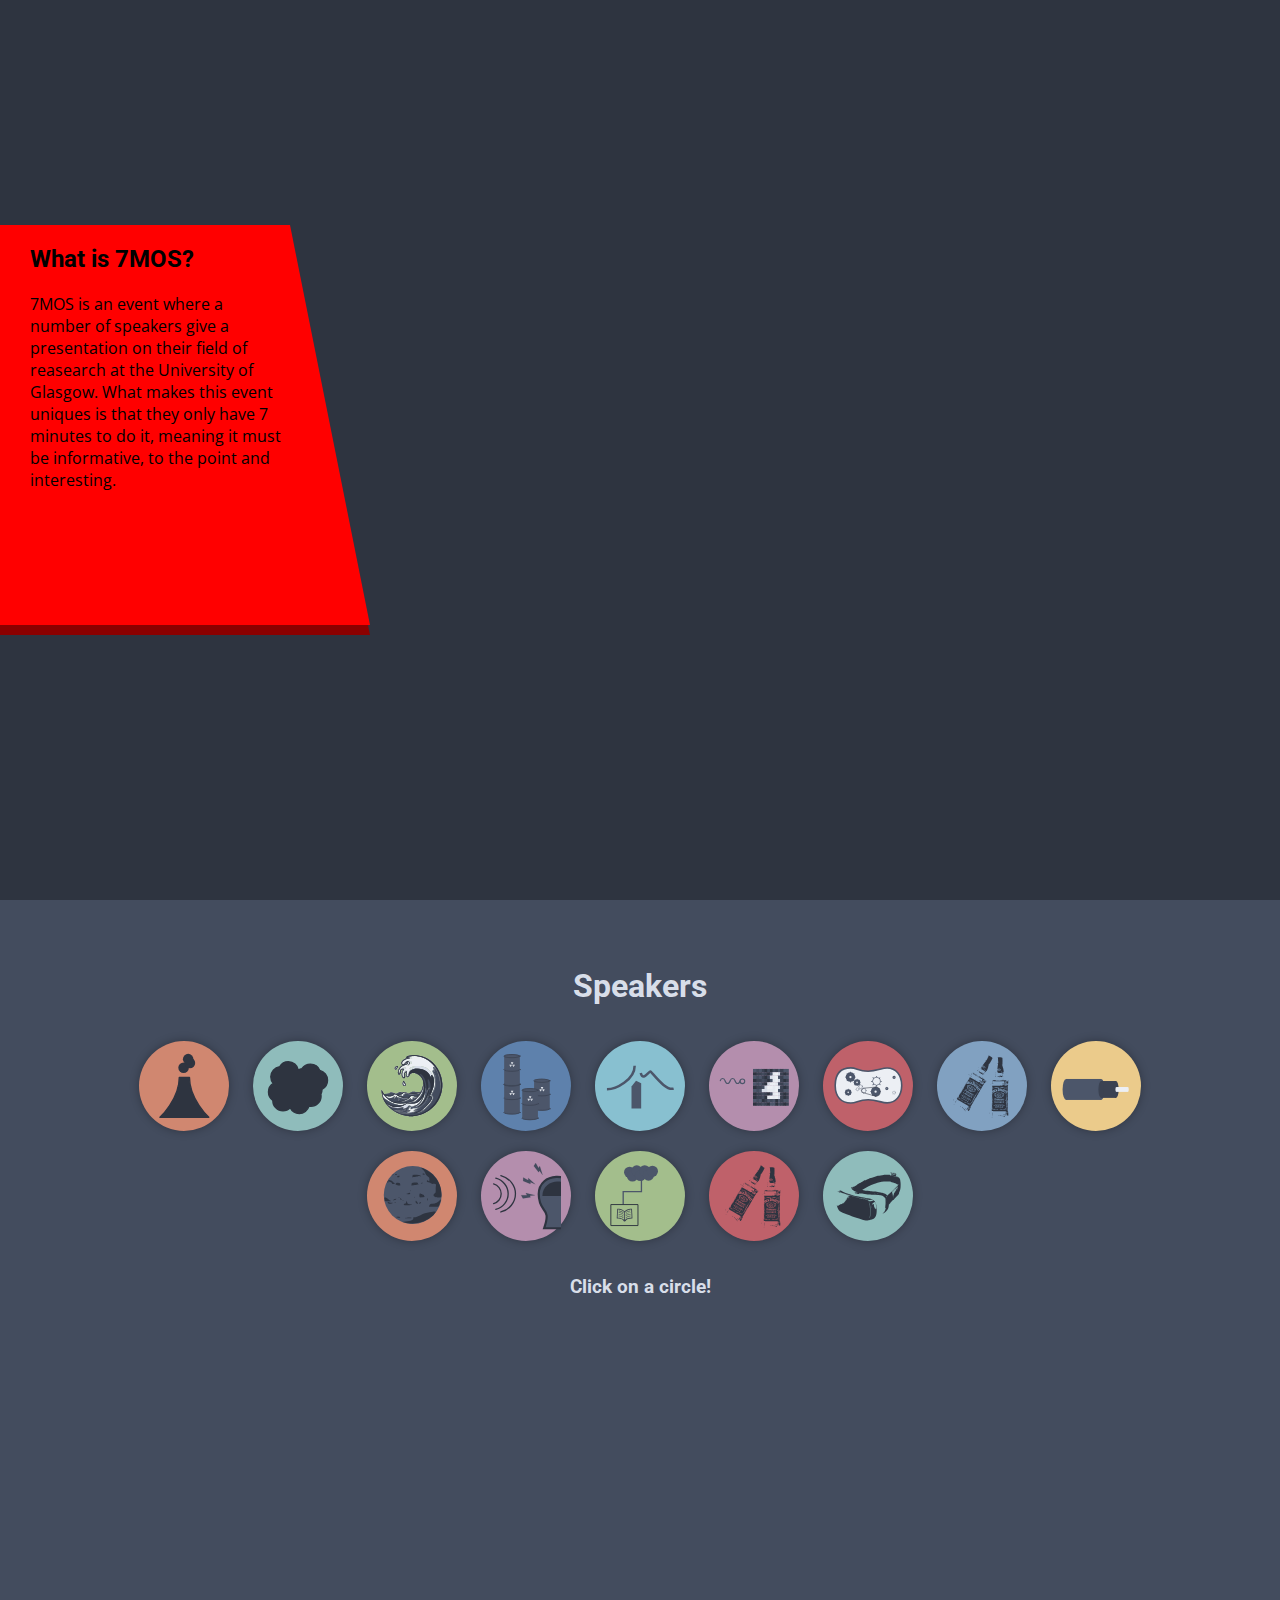
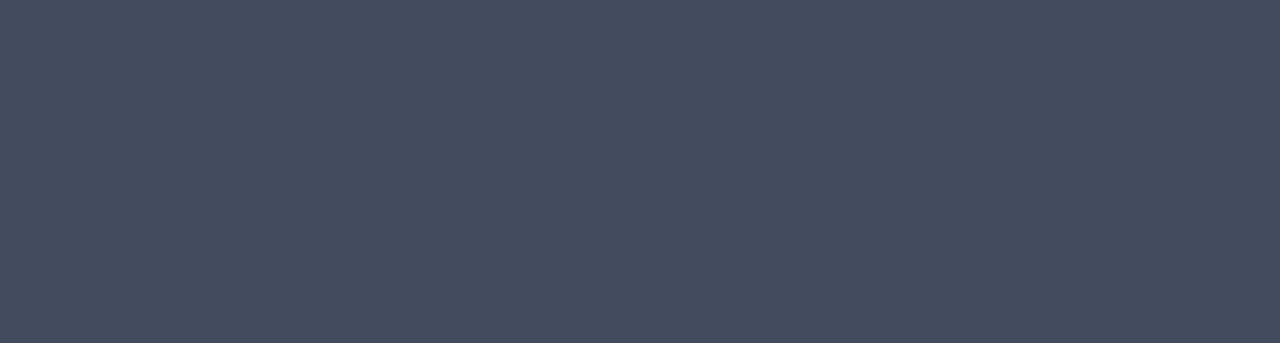
==== index.html @ 531750cc "Changed event description" ====
<!DOCTYPE HTML>
<html>

<head>

    <meta name="viewport" content="width=device-width, initial-scale=1.0" />

    <link rel="stylesheet" type="text/css" href="style.css">
    <link rel="icon" href="imgs/fav128.png">
    <script type="text/javascript" src="script.js"></script>
    <link href="https://fonts.googleapis.com/css?family=Open+Sans|Roboto&display=swap" rel="stylesheet">
</head>

<body>
    <!-- The top of this page -->
    <div id="topPage">
        <img id="backImg" src="imgs/BackImg.svg" alt="">
        <div id="MOS_BOX">
            <!--<img id="MOS_LOGO" src="imgs/7MOS_LOGO.svg" alt="">-->
            <img id="MOS" src="imgs/7MOST2.svg" alt="">
            <!--<div id="PA_BOX">
                <img id="PHYSOCL" src="imgs/PHYSOC.svg" alt="">
                <img id="ASTROSOCL" src="imgs/ASTROSOC.svg" alt="">
            </div>-->
        </div>
        <div id="whatIsIt">
            <div id="TextL">
                <h2 class="upper">What is 7MOS?</h2>
                <p class="upper">7MOS is an event where a number of speakers give a presentation on their field of
                    reasearch at the
                    University of Glasgow. What makes this event uniques is that they only have 7 minutes to do it,
                    meaning
                    it must be informative, to the point and interesting.</p>
            </div>
            <div class="parallelogramLeft"></div>
            <div class="parallelogramLeftUnder"></div>
        </div>
    </div>

    <!-- Speakers section-->
    <div class="section">
        <!-- <img class="spotlight" src="imgs/Spotlight.svg" alt="" style="top:600px; left:-60px;">
        <img class="spotlight" src="imgs/Spotlight.svg" alt="">
        <img class="spotlight" src="imgs/Spotlight.svg" alt="">
        <img class="spotlight" src="imgs/Spotlight.svg" alt="">
        <img class="spotlight" src="imgs/Spotlight.svg" alt="">
        <img class="spotlight" src="imgs/Spotlight.svg" alt="">-->
        <h2 class="s_heading">
            Speakers
        </h2>

        <!-- Below the speakers, there will be a numebr of circles 
             which when clicked on reveal the speaker, tile and abstract -->
        <div id="circle_container">

            <div id="cir_0_talk" class="circleIconTalk" onclick="onClickCircle(this.id)"
                style="background-color: #d08770ff;">
                <img src="imgs/Volcano.svg" alt="">
            </div>
            <div id="cir_1_talk" class="circleIconTalk" onclick="onClickCircle(this.id)"
                style="background-color: #8fbcbbff;">
                <img src="imgs/NeuT2.svg" alt=""></div>
            <div id="cir_2_talk" class="circleIconTalk" onclick="onClickCircle(this.id)"
                style="background-color: #a3be8cff;">
                <img src="imgs/Waves.svg" alt="">
            </div>
            <div id="cir_3_talk" class="circleIconTalk" onclick="onClickCircle(this.id)"
                style="background-color: #5e81acff;"><img src="imgs/Nuclear.svg" alt=""></div>
            <div id="cir_4_talk" class="circleIconTalk" onclick="onClickCircle(this.id)"
                style="background-color: #88c0d0ff;"><img src="imgs/LOACB.svg" alt=""></div>
            <div id="cir_5_talk" class="circleIconTalk" onclick="onClickCircle(this.id)"
                style="background-color: #b48eadff;"><img src="imgs/LWSP.svg" alt=""></div>
            <div id="cir_6_talk" class="circleIconTalk" onclick="onClickCircle(this.id)"
                style="background-color: #bf616aff;"><img src="imgs/MechCell.svg" alt=""></div>
            <div id="cir_7_talk" class="circleIconTalk" onclick="onClickCircle(this.id)"
                style="background-color: #81a1c1ff;"><img src="imgs/JackD.svg" alt=""></div>
            <div id="cir_8_talk" class="circleIconTalk" onclick="onClickCircle(this.id)"
                style="background-color: #ebcb8bff;"><img src="imgs/Wire.svg" alt=""></div>
            <div id="cir_9_talk" class="circleIconTalk" onclick="onClickCircle(this.id)"
                style="background-color: #d08770ff;"><img src="imgs/Mars.svg" alt=""></div>
            <div id="cir_10_talk" class="circleIconTalk" onclick="onClickCircle(this.id)"
                style="background-color: #b48eadff;"><img src="imgs/Stro.svg" alt=""></div>
            <div id="cir_11_talk" class="circleIconTalk" onclick="onClickCircle(this.id)"
                style="background-color: #a3be8cff;"><img src="imgs/ELearning.svg" alt=""></div>
            <div id="cir_12_talk" class="circleIconTalk" onclick="onClickCircle(this.id)"
                style="background-color: #bf616aff;"><img src="imgs/JackD.svg" alt=""></div>
            <div id="cir_13_talk" class="circleIconTalk" onclick="onClickCircle(this.id)"
                style="background-color: #8fbcbbff;"><img src="imgs/VR.svg" alt=""></div>
        </div>

        <div id="talkAfterClicked">
            <h6 id="talkSpeaker"></h6>
            <h3 id="talkTitle">
                Click on a circle!
            </h3>
            <p id="talkAbstract">
        </div>
    </div>

</body>

</html>
---- style.css ----
body{
    margin: 0;
    padding: 0;
    z-index: 2;
}

#backImg{
    position: absolute;
    width: 100%;
    overflow: hidden;
    min-width: 1300px;
}

#topPage{
    height: 100vh;
    overflow: hidden;
    width: 100%;
    background-color: #2e3440;
    margin: 0;
    padding: 0;
    position: relative;
    /*background-color: black;*/
}

#MOS_BOX{
    position: absolute;
    /*text-align: center;
    vertical-align: center;
    padding: 25%;*/
    top: 40%;
    left: 25%;
    width: 50%;
    height: 50%;
    /*margin-top: -25%;
    margin-left: -25%;*/
    text-align: center;
    /*background-color: black;*/

}

#MOS_LOGO{
    max-width: 100px;
    width: 30%;
    margin: 20px auto;
    margin-bottom: 30px;
    display: block;
}

#MOS{
    max-width: 400px;
    width: 100%;
    margin: auto 0;
}

#PA_BOX{
    width: 100%;
}

#PHYSOCL{
    width: 30%;
}

#ASTROSOCL{
    width: 10%;
}

#whatIsIt{
    transition: transform 1s ease-in-out 0.2s;
    position: absolute;
    width: 22%;
    top:25%;
    margin: 0;
    padding-left: 0px;
    left: -200px;
    transform: translate(200px, 0px);

}


.parallelogramLeft {
    position: absolute;
    width: 250px;
    z-index: 1;
    
    /*height: 50%;*/
    border-bottom: 400px solid red;
    border-right: 80px solid transparent;
    margin-left: -20px;
    margin-top: -60px;
    padding: 30px;
}
.parallelogramLeftUnder {
    position: absolute;
    width: 250px;
    z-index: 0;
    
    /*height: 50%;*/
    border-bottom: 400px solid darkred;
    border-right: 80px solid transparent;
    margin-left: -20px;
    margin-top: -50px;
    padding: 30px;
}

.upper{
    position: relative;
    z-index: 4;
}

h2{
    font-family: 'Roboto', sans-serif;
}

p{
    font-family: 'Open Sans', sans-serif;
}

#TextL{
    padding-left: 30px;
    z-index: 4;
    position: absolute;
}

.section{
    width: 100%;
    min-height: 107vh;
    /*height: 107vh;*/
    background-color: #434c5eff;/*#434c5eff;*/
    text-align: center;
    margin: 0;
    padding: 40px 0;

}

.section .s_heading{
    font-family: 'Roboto', sans-serif;
    color: #d8dee9ff;
    font-size: 24pt;
    
}

#circle_container{
    width: 80%;
    margin: 0 10%;
    /*height: 100%;*/
    text-align: center;
    
}

.listOfSpeakers{
    vertical-align: top;
    
    width: 100%;
    height: auto;
    padding: 0px;
    color: #d8dee9ff;
    /*background-color: blue;*/
}

.card{
    position: relative;
    z-index: 0;
    vertical-align: top;
    margin: 20px 20px;
    display: inline-block;
    width: 300px;
    height: 450px;
    background-color: #2e3440;
    border-radius: 25px;
    padding: 30px;
    text-align: left;
    color: #d8dee9ff; /* eceff4ff */

    transition: transform 0.3s ease-in-out 0.0s;

}

.card:hover{
transform: scale(1.05);

}

.card h3{
    font-family: 'Roboto', sans-serif;
}

.card h3 p{
    display: block;
    padding: 100px;
    color: #d8dee9ff;
    
}

.card img{
    position: absolute;
    left: 30%;
    width: 40%;
    top:-150px;
    z-index: 0;

    display: block;
    color: #d8dee9ff;
    
}

.card h6{
    font-family: 'Open Sans', sans-serif;
    font-size: 9pt;
    padding: 0;
    margin: 0;
    
}

.spotlight{
    position: absolute;
    transform: rotate(-45deg);
    z-index: 0;
    /*rotate: 150,150,0; transform: rotate(41);*/
    width: 500px;
}

.circleIconTalk{
    vertical-align: top;
    display: inline-block;
    margin: 10px;
    height: 90px;
    width: 90px;
    border-radius: 50%;
    /*border: black;*/
    border-color: aqua;
    border-width: 5px;
    background-color: red;
    box-shadow: 0 0 10px rgba(0,0,0,0.3);

    transition: transform 0.3s ease-in-out 0.0s;

}

.circleIconTalk:hover{
    transform: scale(1.1);
}


.circleIconTalk img{
    vertical-align: center;
    position: relative;
   /* height: 50px;*/
    width: 70px;
    left: 0;
    top:12.5%;
    /*border: black;*/
    border-color: aqua;
    border-width: 5px;
    background-color: transparent;
    

}

#talkAfterClicked h3{
    font-family: 'Roboto', sans-serif;
}

#talkAfterClicked h6{
    font-family: 'Roboto', sans-serif;
}

#talkAfterClicked {
    margin: 0 30%;
    color: #d8dee9ff;

    transition: opacity 0.3s ease-in-out 0.0s;
    /*text-justify: auto;
    text-align: justify;*/
}

#talkAfterClicked p{

    text-justify: auto;
    text-align: justify;
}


/**  JS added class, should not be added to any class manualy*/
.showTalk{
position: relative;
opacity: 1;
}

@media screen and (max-width:768px){
    #talkAfterClicked{
        margin: 0 10%;
    }

    #whatIsIt{

        transition: transform 1s ease-in-out 0.2s;
        position: relative;
        width: 22%;
        /*top:25%;*/
        margin-top: 250px;
        margin: 0;
        padding-left: 0px;
        left: -200px;
        transform: translate(200px, 0px);

        opacity: 0;
    
    }
    
    
    .parallelogramLeft {
        position: relative;
        width: 250px;
        z-index: 1;
        
        /*height: 50%;*/
        border-bottom: 400px solid red;
        border-right: 80px solid transparent;
        margin-left: -20px;
        margin-top: -200px;
        /*padding: 30px;*/
    }
    .parallelogramLeftUnder {
        position: absolute;
        width: 250px;
        z-index: 0;
        
        /*height: 50%;*/
        border-bottom: 400px solid darkred;
        border-right: 80px solid transparent;
        margin-left: -20px;
        margin-top: 270px;
        padding: 30px;
    }

    #MOS_LOGO{
        position: relative;
        min-width: 40%;
    }
    
    #MOS{
        position: relative;
        min-width: 100%;
    }

    #MOS_BOX{
        position: absolute;
        /*text-align: center;
        vertical-align: center;
        padding: 25%;*/
        /*min-width: 80%;*/
        top: 25%;
        left: 10%;
        width: 80%;
        height: 50%;
        /*margin-top: -25%;
        margin-left: -25%;*/
        text-align: center;
        /*background-color: black;*/
    
    }

    #TextL{
        padding-left: 30px;
        z-index: 4;
        position: relative;
    }

    #topPage{
        height: 90vh;
        /*background-color: black;*/
    }

    .section{
        width: 100%;
        min-height: 400px;
        height: 100%;
        /*margin-bottom: 50px;*/
    
    }

    
#backImg{
    left: -200px;
    top: -200px;
}


}

/*
.parallelogramLeft h2{
    position: absolute;

}*/
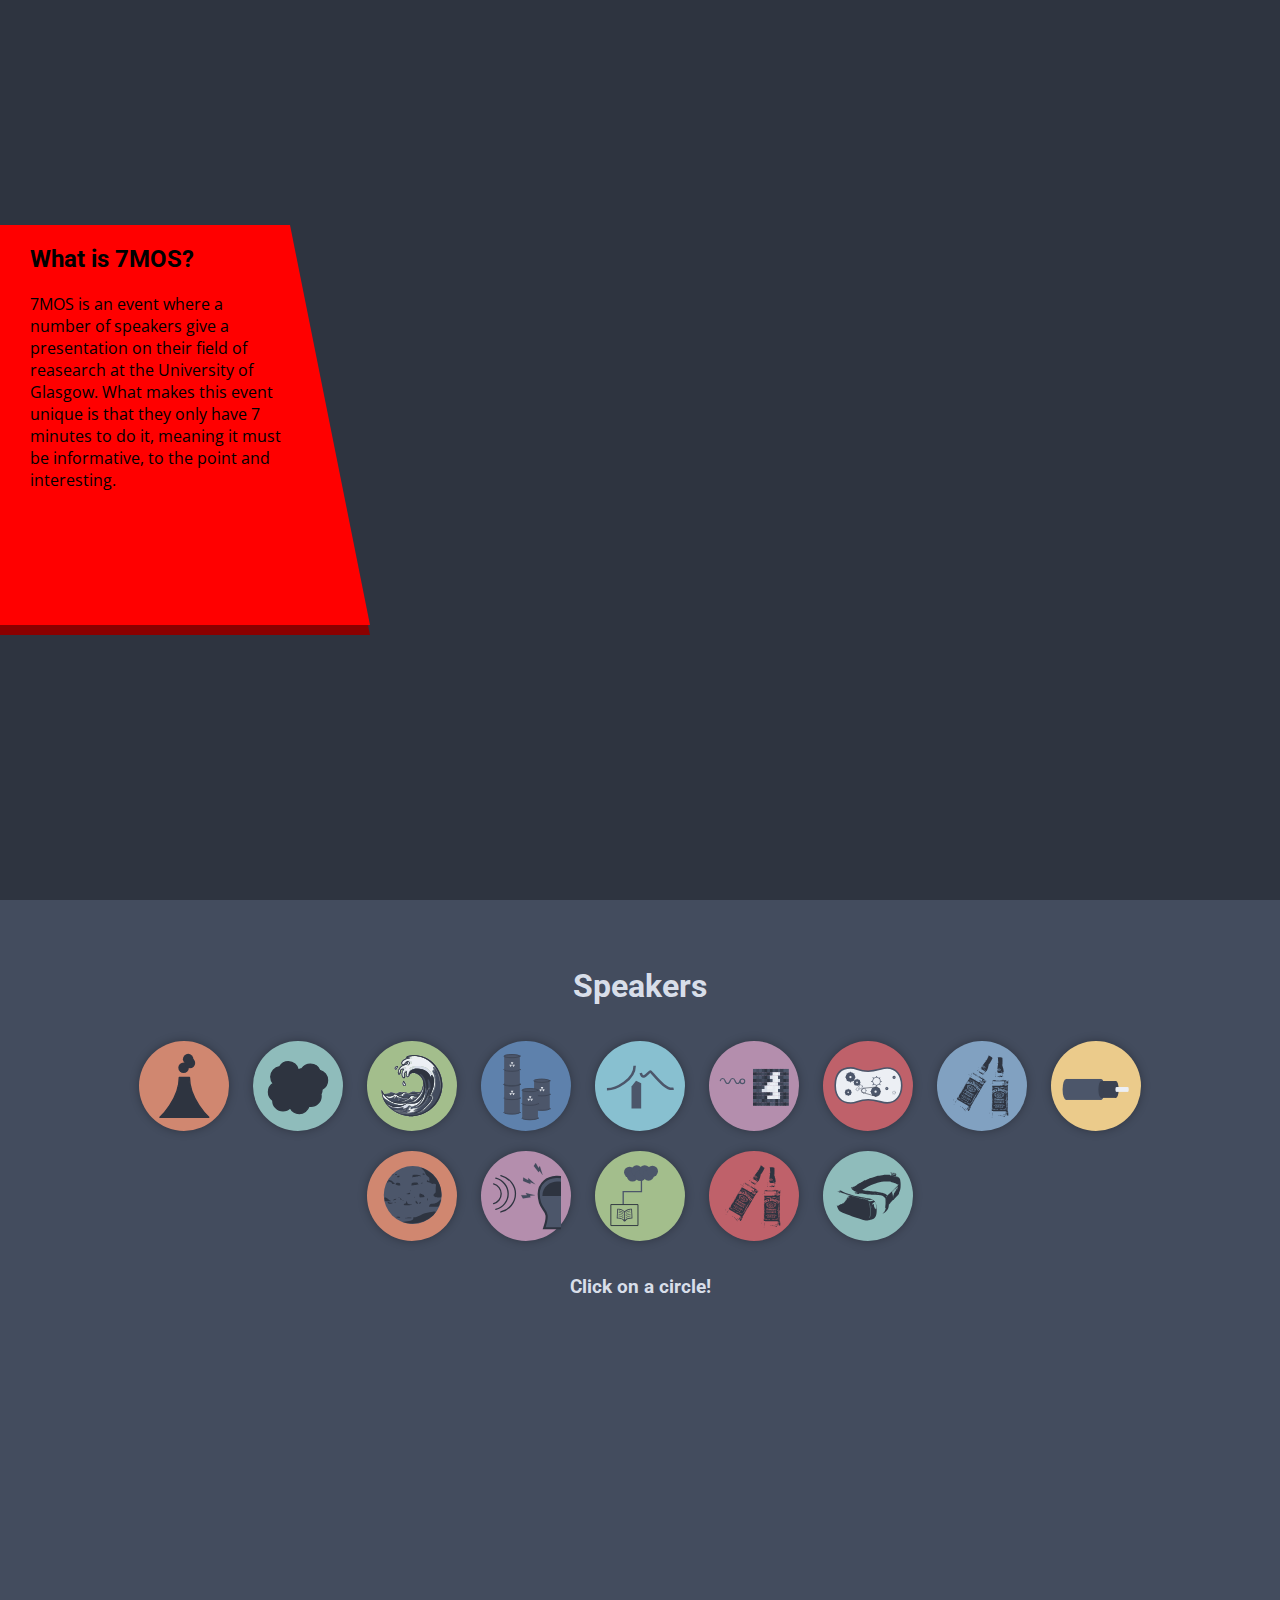
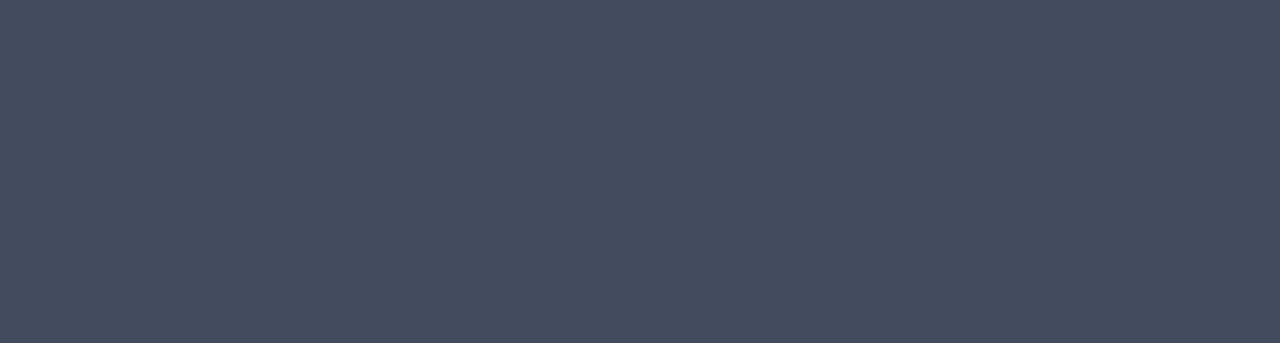
==== commit 21292ea0: "changed event description" ====
--- a/index.html
+++ b/index.html
@@ -28,7 +28,7 @@
                 <h2 class="upper">What is 7MOS?</h2>
                 <p class="upper">7MOS is an event where a number of speakers give a presentation on their field of
                     reasearch at the
-                    University of Glasgow. What makes this event uniques is that they only have 7 minutes to do it,
+                    University of Glasgow. What makes this event unique is that they only have 7 minutes to do it,
                     meaning
                     it must be informative, to the point and interesting.</p>
             </div>
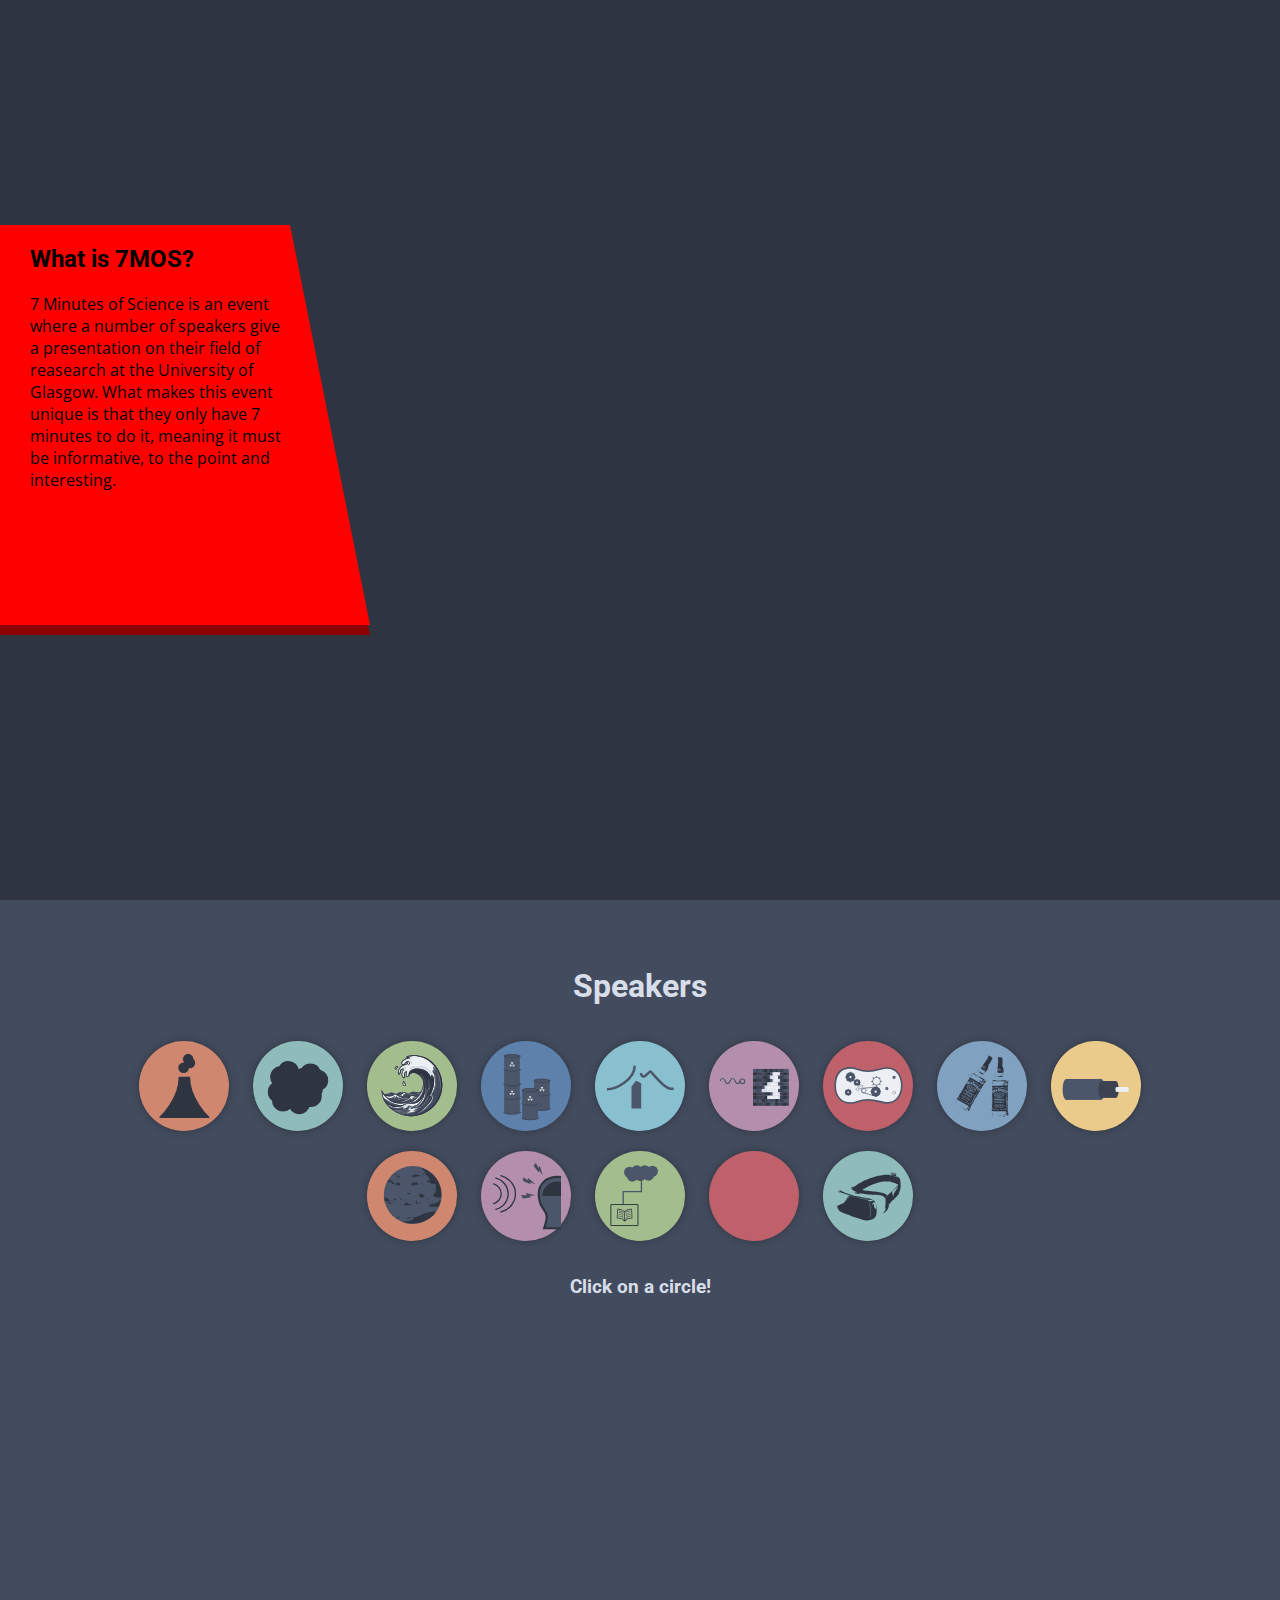
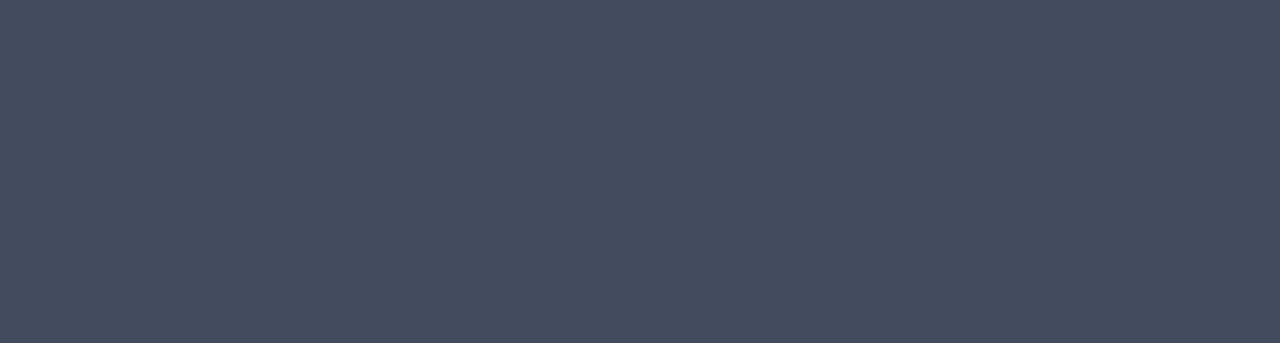
==== commit 6789d871: "Revealed final speakers" ====
--- a/index.html
+++ b/index.html
@@ -9,6 +9,16 @@
     <link rel="icon" href="imgs/fav128.png">
     <script type="text/javascript" src="script.js"></script>
     <link href="https://fonts.googleapis.com/css?family=Open+Sans|Roboto&display=swap" rel="stylesheet">
+
+    <!-- Global site tag (gtag.js) - Google Analytics -->
+    <script async src="https://www.googletagmanager.com/gtag/js?id=UA-156618779-1"></script>
+    <script>
+        window.dataLayer = window.dataLayer || [];
+        function gtag() { dataLayer.push(arguments); }
+        gtag('js', new Date());
+
+        gtag('config', 'UA-156618779-1');
+    </script>
 </head>
 
 <body>
@@ -16,17 +26,18 @@
     <div id="topPage">
         <img id="backImg" src="imgs/BackImg.svg" alt="">
         <div id="MOS_BOX">
+            <!-- The circle logo would go here, if you put it here, adjust the css of the 7MOS text-->
             <!--<img id="MOS_LOGO" src="imgs/7MOS_LOGO.svg" alt="">-->
-            <img id="MOS" src="imgs/7MOST2.svg" alt="">
-            <!--<div id="PA_BOX">
-                <img id="PHYSOCL" src="imgs/PHYSOC.svg" alt="">
-                <img id="ASTROSOCL" src="imgs/ASTROSOC.svg" alt="">
-            </div>-->
+            <a href=""><img id="MOS" src="imgs/7MOST2.svg" alt=""></a>
+
+            <a href="https://www.eventbrite.co.uk/o/7-minutes-of-science-12684362323"><img id="tickets"
+                    src="imgs/Tickets.svg" alt=""></a>
         </div>
         <div id="whatIsIt">
             <div id="TextL">
                 <h2 class="upper">What is 7MOS?</h2>
-                <p class="upper">7MOS is an event where a number of speakers give a presentation on their field of
+                <p class="upper">7 Minutes of Science is an event where a number of speakers give a presentation on
+                    their field of
                     reasearch at the
                     University of Glasgow. What makes this event unique is that they only have 7 minutes to do it,
                     meaning
@@ -39,12 +50,7 @@
 
     <!-- Speakers section-->
     <div class="section">
-        <!-- <img class="spotlight" src="imgs/Spotlight.svg" alt="" style="top:600px; left:-60px;">
-        <img class="spotlight" src="imgs/Spotlight.svg" alt="">
-        <img class="spotlight" src="imgs/Spotlight.svg" alt="">
-        <img class="spotlight" src="imgs/Spotlight.svg" alt="">
-        <img class="spotlight" src="imgs/Spotlight.svg" alt="">
-        <img class="spotlight" src="imgs/Spotlight.svg" alt="">-->
+        <!-- Thought about using spotlights here, not sure how it would work though -->
         <h2 class="s_heading">
             Speakers
         </h2>
@@ -54,16 +60,11 @@
         <div id="circle_container">
 
             <div id="cir_0_talk" class="circleIconTalk" onclick="onClickCircle(this.id)"
-                style="background-color: #d08770ff;">
-                <img src="imgs/Volcano.svg" alt="">
-            </div>
+                style="background-color: #d08770ff;"><img src="imgs/Volcano.svg" alt=""></div>
             <div id="cir_1_talk" class="circleIconTalk" onclick="onClickCircle(this.id)"
-                style="background-color: #8fbcbbff;">
-                <img src="imgs/NeuT2.svg" alt=""></div>
+                style="background-color: #8fbcbbff;"><img src="imgs/NeuT2.svg" alt=""></div>
             <div id="cir_2_talk" class="circleIconTalk" onclick="onClickCircle(this.id)"
-                style="background-color: #a3be8cff;">
-                <img src="imgs/Waves.svg" alt="">
-            </div>
+                style="background-color: #a3be8cff;"><img src="imgs/Waves.svg" alt=""></div>
             <div id="cir_3_talk" class="circleIconTalk" onclick="onClickCircle(this.id)"
                 style="background-color: #5e81acff;"><img src="imgs/Nuclear.svg" alt=""></div>
             <div id="cir_4_talk" class="circleIconTalk" onclick="onClickCircle(this.id)"
@@ -83,11 +84,12 @@
             <div id="cir_11_talk" class="circleIconTalk" onclick="onClickCircle(this.id)"
                 style="background-color: #a3be8cff;"><img src="imgs/ELearning.svg" alt=""></div>
             <div id="cir_12_talk" class="circleIconTalk" onclick="onClickCircle(this.id)"
-                style="background-color: #bf616aff;"><img src="imgs/JackD.svg" alt=""></div>
+                style="background-color: #bf616aff;"></div>
             <div id="cir_13_talk" class="circleIconTalk" onclick="onClickCircle(this.id)"
                 style="background-color: #8fbcbbff;"><img src="imgs/VR.svg" alt=""></div>
         </div>
 
+        <!-- Used by JS to fill theree with the actual speaker information -->
         <div id="talkAfterClicked">
             <h6 id="talkSpeaker"></h6>
             <h3 id="talkTitle">
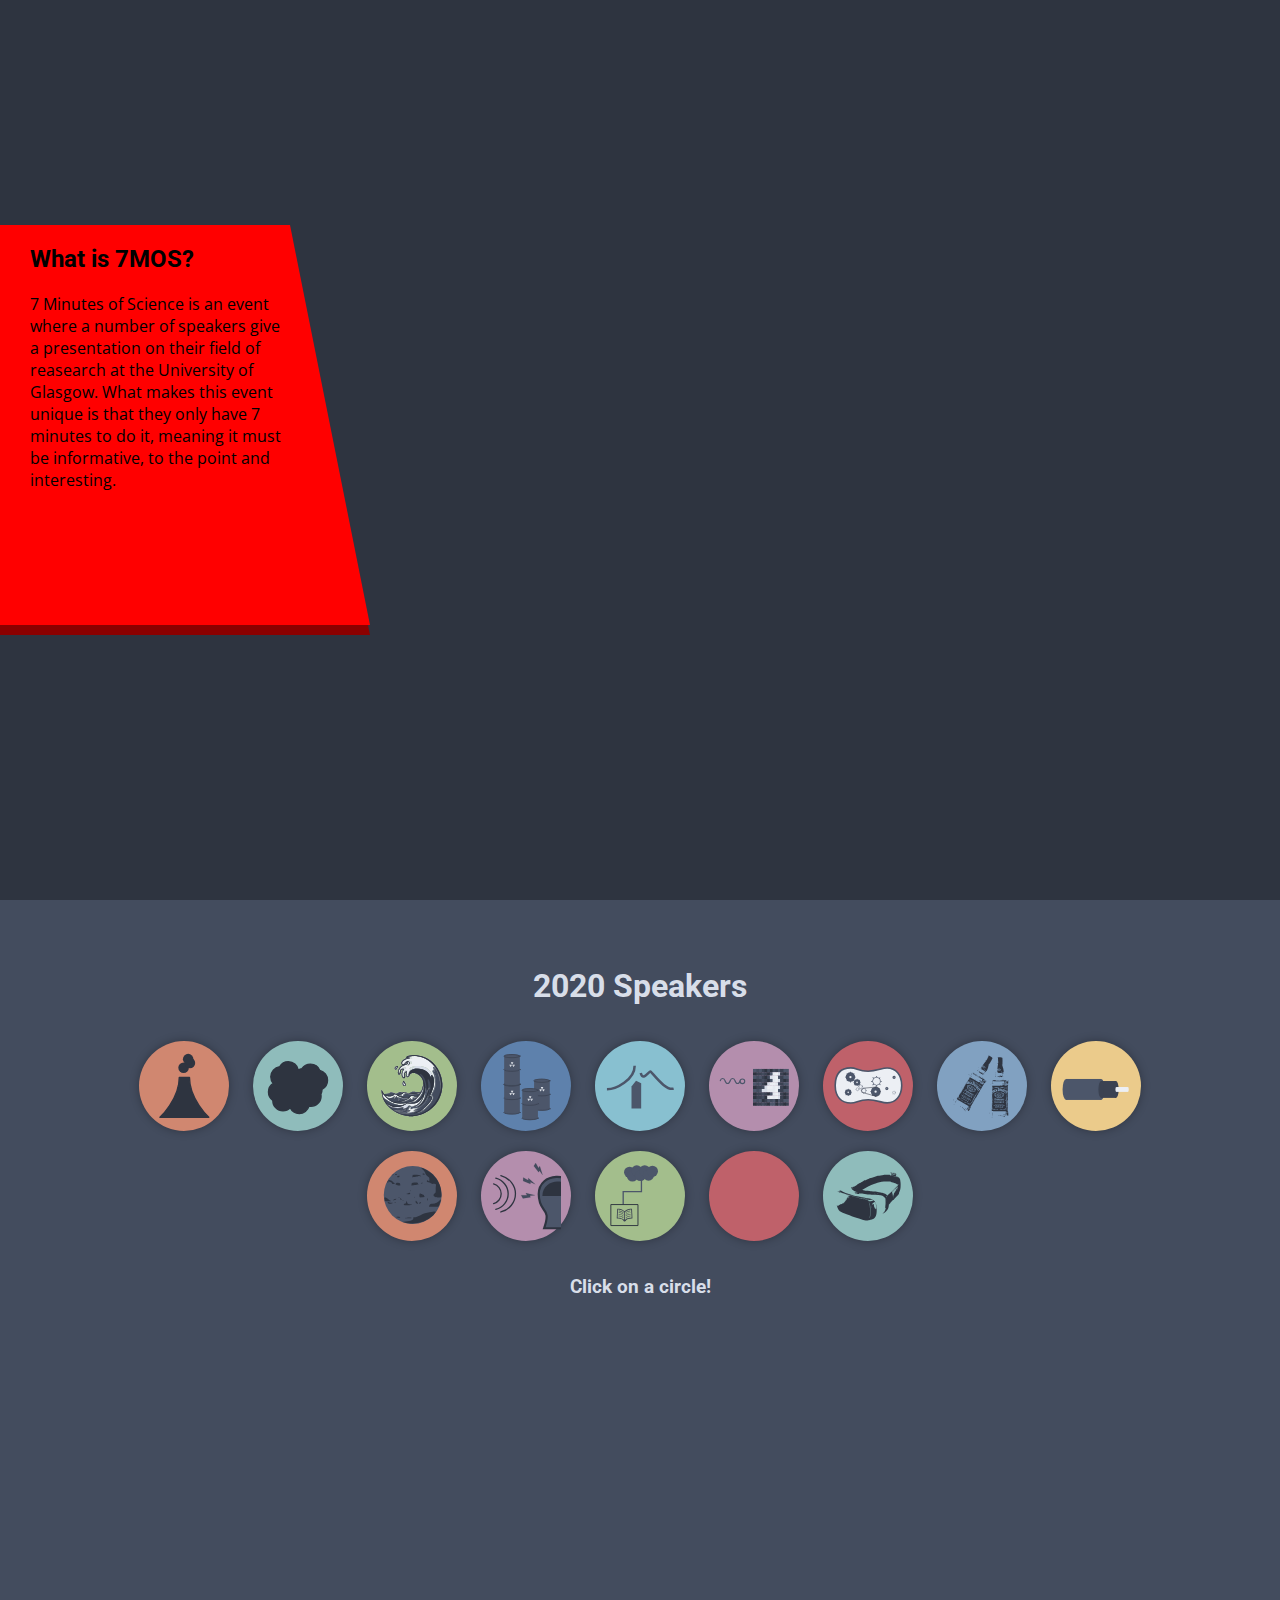
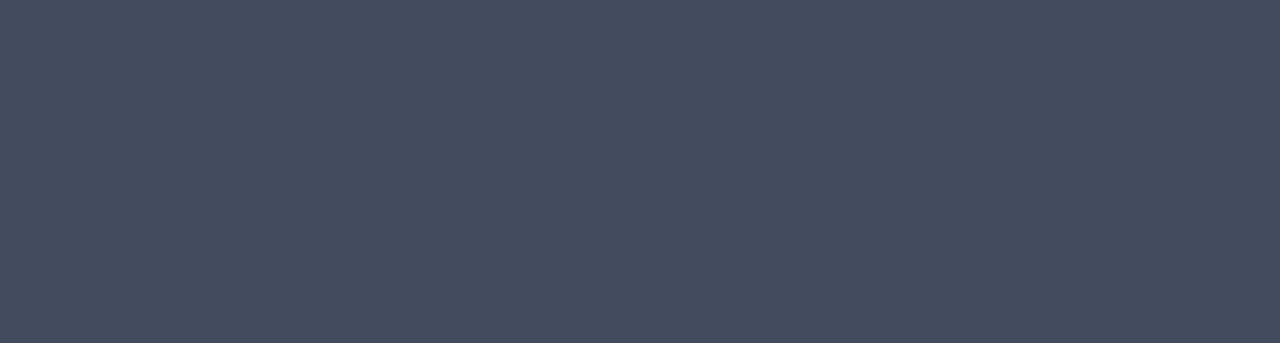
==== commit 8238e0e1: "Add 2020 to speakers" ====
--- a/index.html
+++ b/index.html
@@ -21,7 +21,7 @@
     </script>
 </head>
 
-<body>
+<body onload="onStart();">
     <!-- The top of this page -->
     <div id="topPage">
         <img id="backImg" src="imgs/BackImg.svg" alt="">
@@ -52,7 +52,7 @@
     <div class="section">
         <!-- Thought about using spotlights here, not sure how it would work though -->
         <h2 class="s_heading">
-            Speakers
+            2020 Speakers
         </h2>
 
         <!-- Below the speakers, there will be a numebr of circles 
@@ -98,6 +98,13 @@
             <p id="talkAbstract">
         </div>
     </div>
+    <!-- <div class="section_photos">
+        <img id="backImg_photos" src="imgs/BackImg.svg" alt="">
+        <h2 class="s_heading">Photos</h2>
+        <div id="photoHolder">
+        </div>
+
+    </div>-->
 
 </body>
 
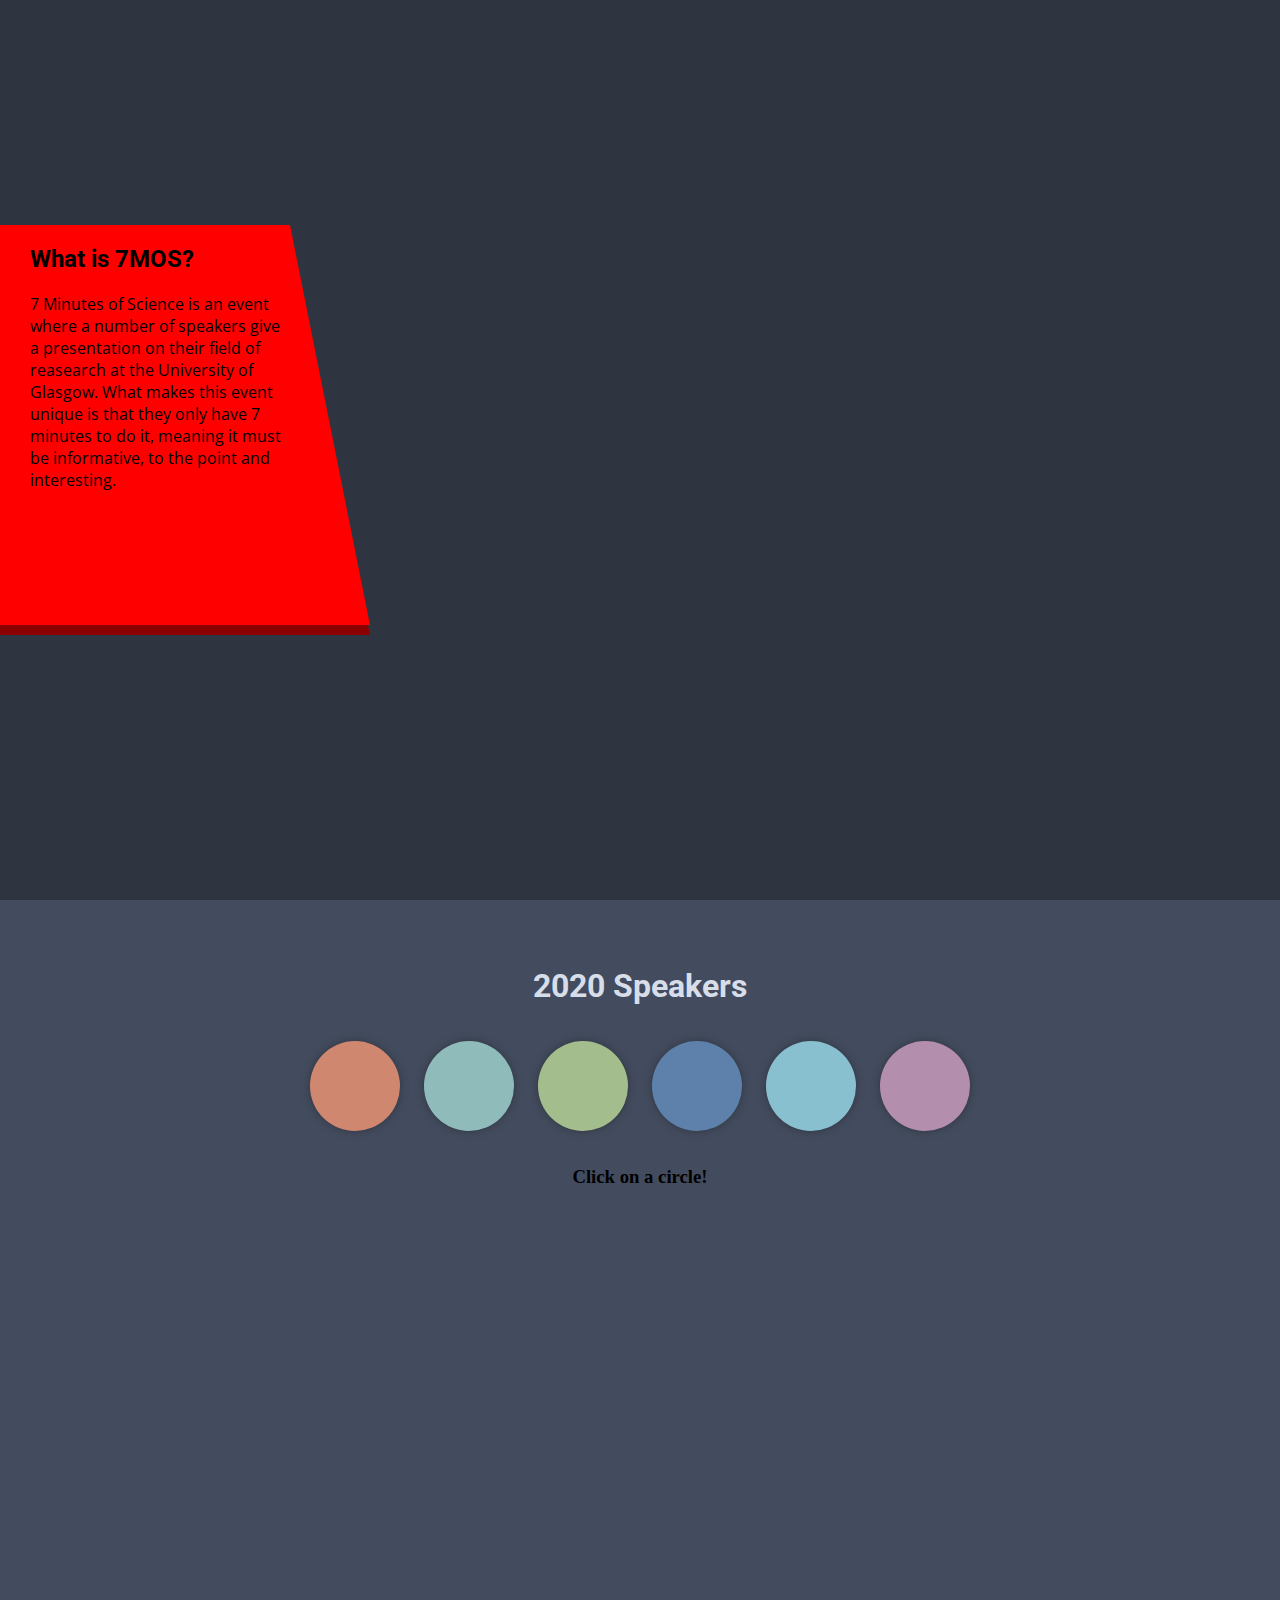
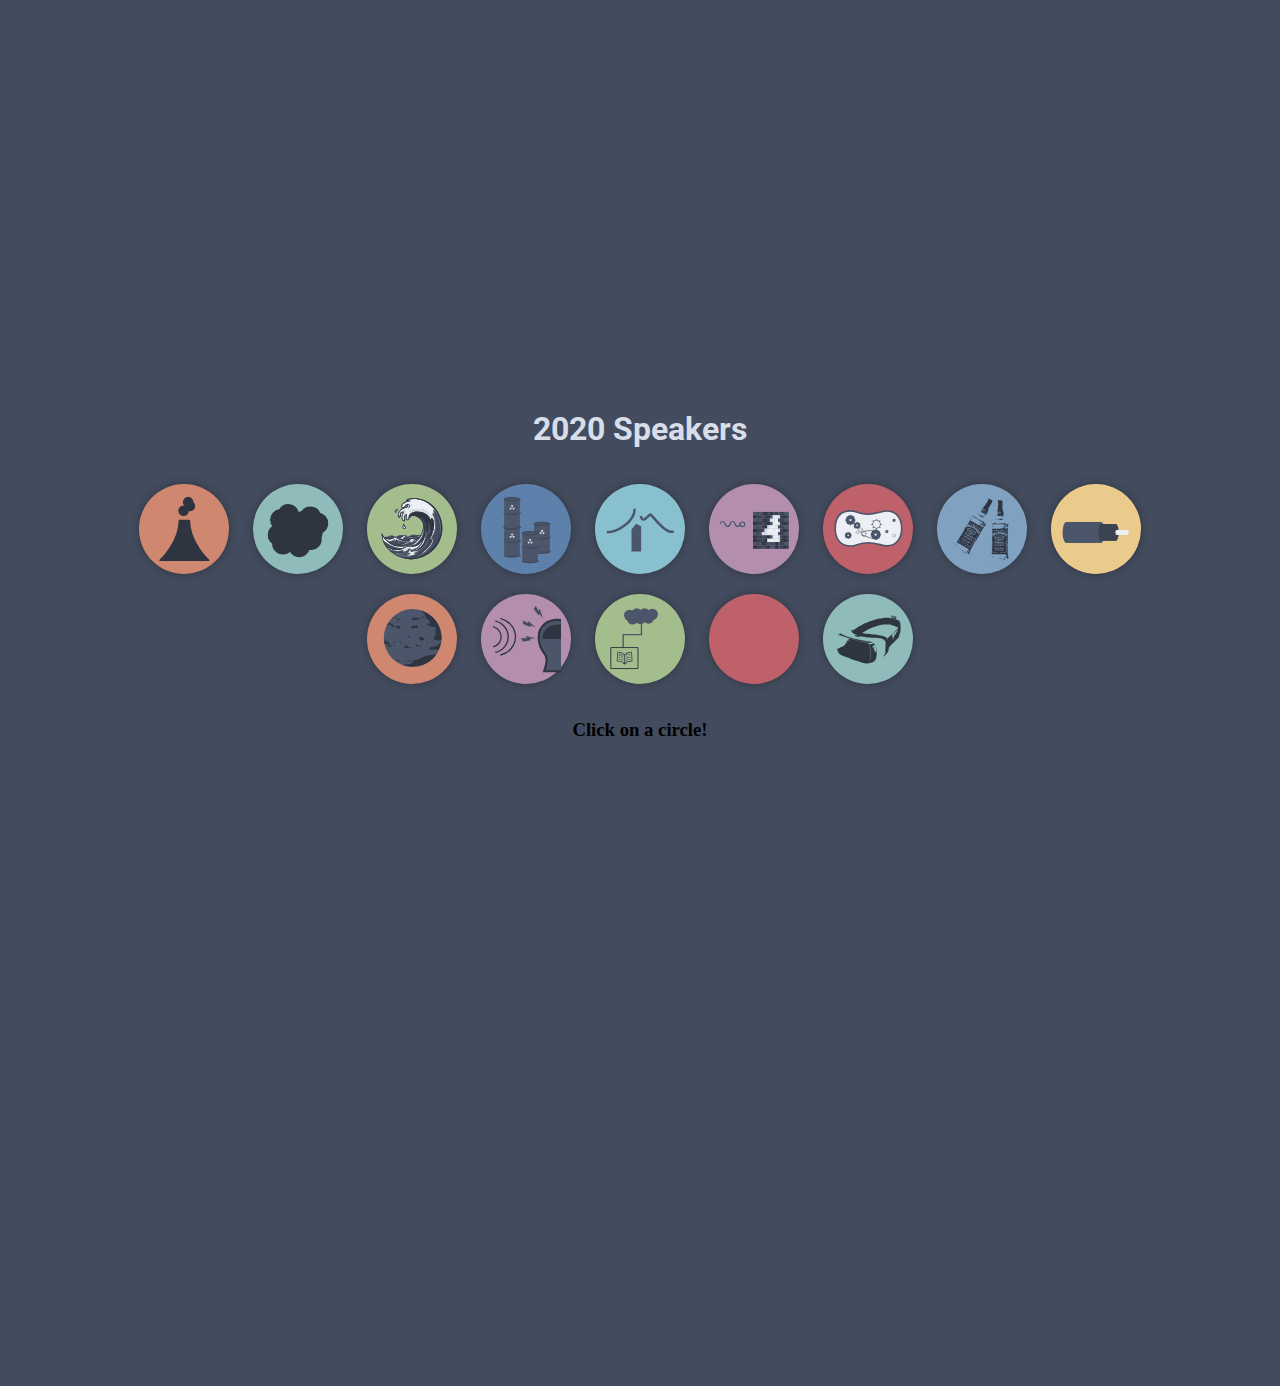
==== commit 4e702f2f: "Fix tickets" ====
--- a/index.html
+++ b/index.html
@@ -30,7 +30,7 @@
             <!--<img id="MOS_LOGO" src="imgs/7MOS_LOGO.svg" alt="">-->
             <a href=""><img id="MOS" src="imgs/7MOST2.svg" alt=""></a>
 
-            <a href="https://www.eventbrite.co.uk/o/7-minutes-of-science-12684362323"><img id="tickets"
+            <a href="https://www.eventbrite.co.uk/e/7-minutes-of-science-tickets-140302302965"><img id=" tickets"
                     src="imgs/Tickets.svg" alt=""></a>
         </div>
         <div id="whatIsIt">
@@ -48,8 +48,43 @@
         </div>
     </div>
 
-    <!-- Speakers section-->
+    <!-- Speakers section 2021 -->
     <div class="section">
+        <!-- Thought about using spotlights here, not sure how it would work though -->
+        <h2 class="s_heading">
+            2020 Speakers
+        </h2>
+
+        <!-- Below the speakers, there will be a numebr of circles 
+                 which when clicked on reveal the speaker, tile and abstract -->
+        <div id="circle_container">
+
+            <div id="2021_cir_0_talk" class="circleIconTalk" onclick="onClickCircle(this.id)"
+                style="background-color: #d08770ff;"></div>
+            <div id="2021_cir_1_talk" class="circleIconTalk" onclick="onClickCircle(this.id)"
+                style="background-color: #8fbcbbff;"></div>
+            <div id="2021_cir_2_talk" class="circleIconTalk" onclick="onClickCircle(this.id)"
+                style="background-color: #a3be8cff;"></div>
+            <div id="2021_cir_3_talk" class="circleIconTalk" onclick="onClickCircle(this.id)"
+                style="background-color: #5e81acff;"></div>
+            <div id="2021_cir_4_talk" class="circleIconTalk" onclick="onClickCircle(this.id)"
+                style="background-color: #88c0d0ff;"></div>
+            <div id="2021_cir_5_talk" class="circleIconTalk" onclick="onClickCircle(this.id)"
+                style="background-color: #b48eadff;"></div>
+        </div>
+
+        <!-- Used by JS to fill theree with the actual speaker information -->
+        <div id="talkAfterClicked2021" class="talkAfterClicked">
+            <h6 id="talkSpeaker2021"></h6>
+            <h3 id="talkTitle2021">
+                Click on a circle!
+            </h3>
+            <p id="talkAbstract2021">
+        </div>
+    </div>
+
+    <!-- Speakers section 2020 -->
+    <div class="section dark">
         <!-- Thought about using spotlights here, not sure how it would work though -->
         <h2 class="s_heading">
             2020 Speakers
@@ -90,7 +125,7 @@
         </div>
 
         <!-- Used by JS to fill theree with the actual speaker information -->
-        <div id="talkAfterClicked">
+        <div id="talkAfterClicked2020" class="talkAfterClicked">
             <h6 id="talkSpeaker"></h6>
             <h3 id="talkTitle">
                 Click on a circle!
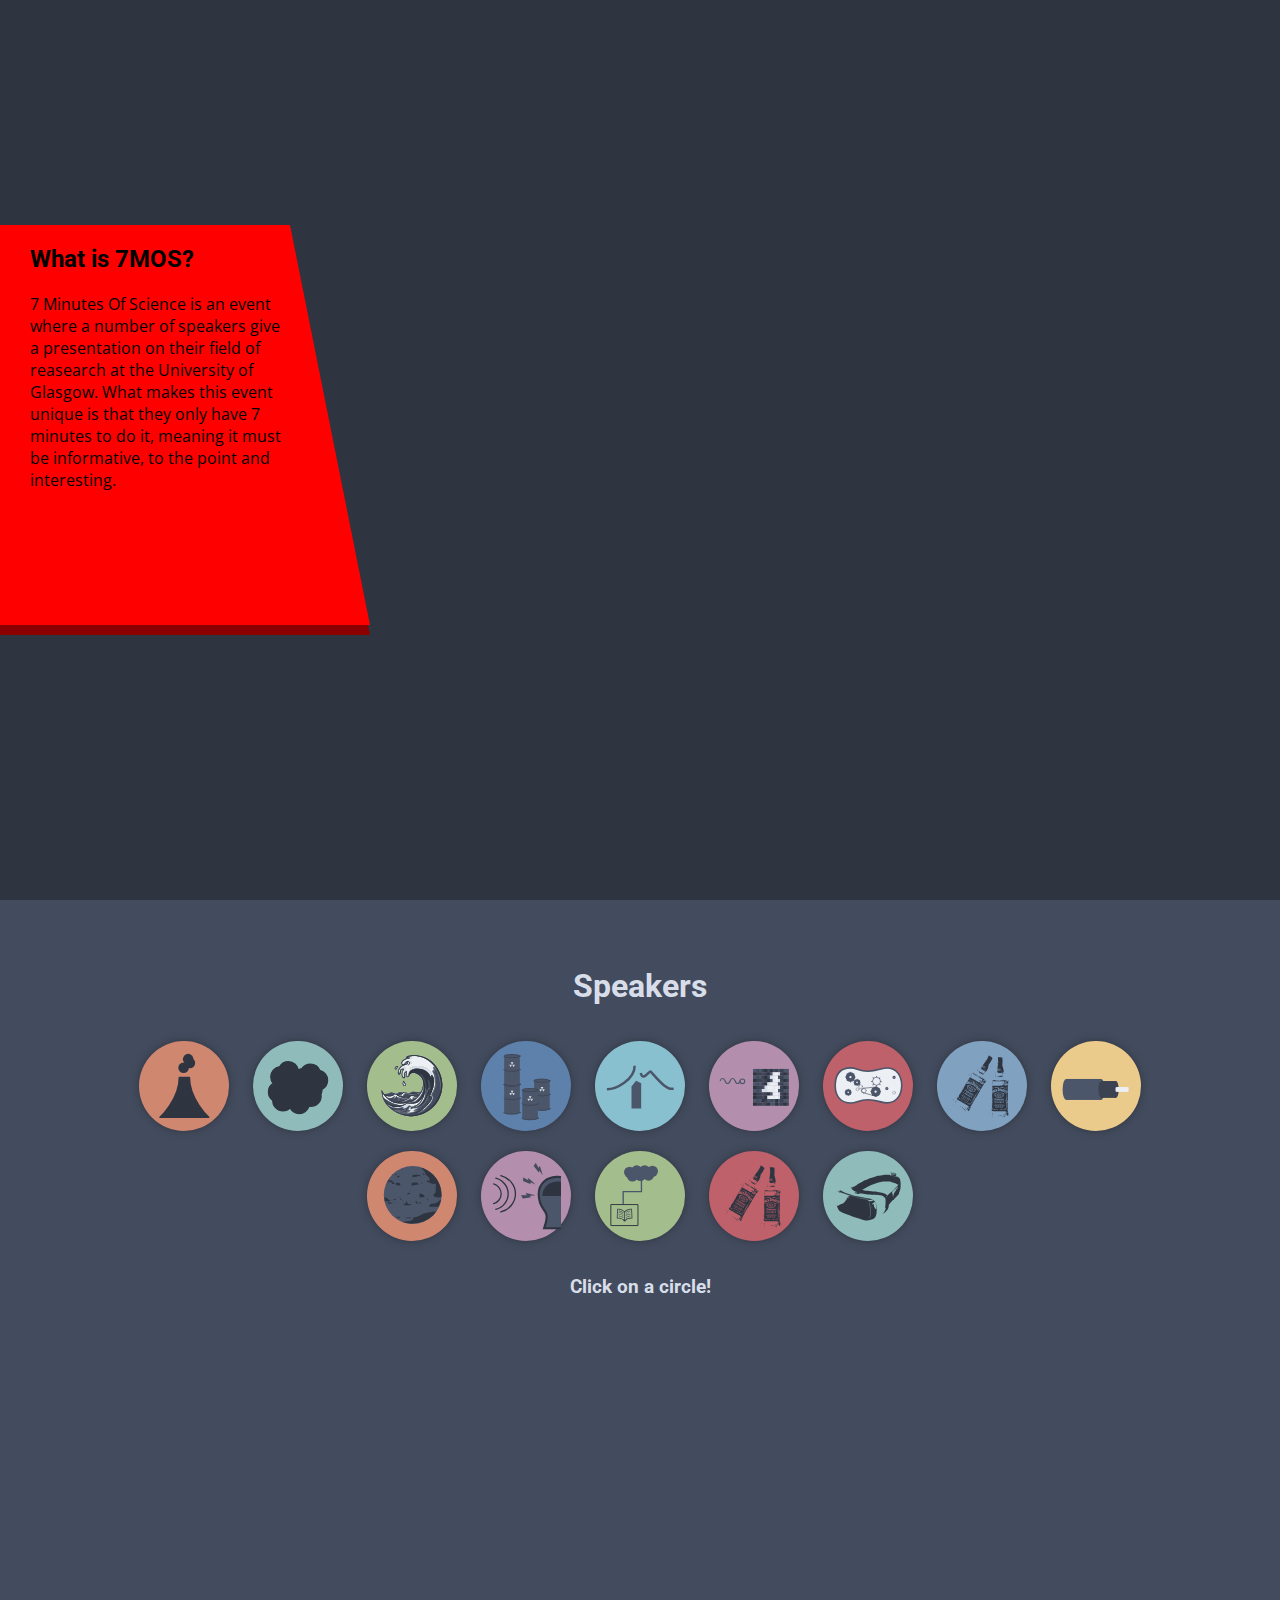
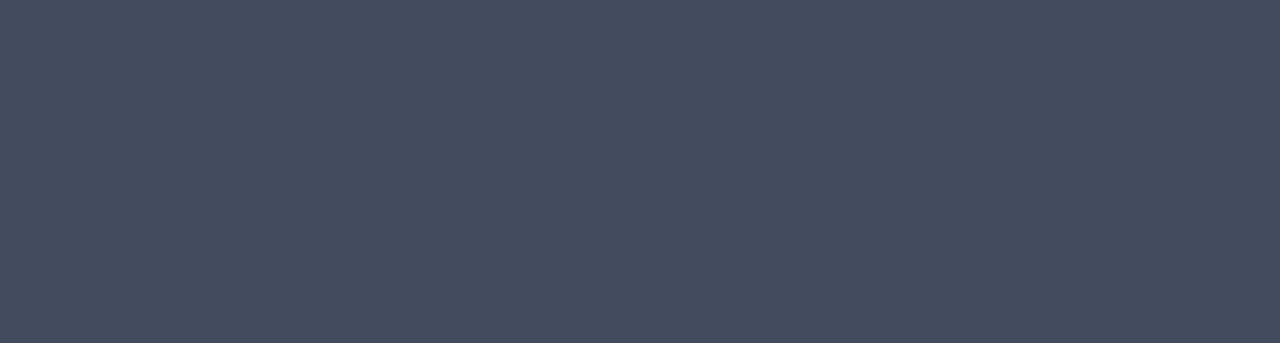
==== commit 5b473936: "test" ====
--- a/index.html
+++ b/index.html
@@ -21,7 +21,7 @@
     </script>
 </head>
 
-<body onload="onStart();">
+<body>
     <!-- The top of this page -->
     <div id="topPage">
         <img id="backImg" src="imgs/BackImg.svg" alt="">
@@ -30,13 +30,13 @@
             <!--<img id="MOS_LOGO" src="imgs/7MOS_LOGO.svg" alt="">-->
             <a href=""><img id="MOS" src="imgs/7MOST2.svg" alt=""></a>
 
-            <a href="https://www.eventbrite.co.uk/e/7-minutes-of-science-tickets-140302302965"><img id=" tickets"
+            <a href="https://www.eventbrite.co.uk/o/7-minutes-of-science-12684362323"><img id="tickets"
                     src="imgs/Tickets.svg" alt=""></a>
         </div>
         <div id="whatIsIt">
             <div id="TextL">
                 <h2 class="upper">What is 7MOS?</h2>
-                <p class="upper">7 Minutes of Science is an event where a number of speakers give a presentation on
+                <p class="upper">7 Minutes Of Science is an event where a number of speakers give a presentation on
                     their field of
                     reasearch at the
                     University of Glasgow. What makes this event unique is that they only have 7 minutes to do it,
@@ -48,49 +48,14 @@
         </div>
     </div>
 
-    <!-- Speakers section 2021 -->
+    <!-- Speakers section-->
     <div class="section">
         <!-- Thought about using spotlights here, not sure how it would work though -->
         <h2 class="s_heading">
-            2020 Speakers
+            Speakers
         </h2>
 
-        <!-- Below the speakers, there will be a numebr of circles 
-                 which when clicked on reveal the speaker, tile and abstract -->
-        <div id="circle_container">
-
-            <div id="2021_cir_0_talk" class="circleIconTalk" onclick="onClickCircle(this.id)"
-                style="background-color: #d08770ff;"></div>
-            <div id="2021_cir_1_talk" class="circleIconTalk" onclick="onClickCircle(this.id)"
-                style="background-color: #8fbcbbff;"></div>
-            <div id="2021_cir_2_talk" class="circleIconTalk" onclick="onClickCircle(this.id)"
-                style="background-color: #a3be8cff;"></div>
-            <div id="2021_cir_3_talk" class="circleIconTalk" onclick="onClickCircle(this.id)"
-                style="background-color: #5e81acff;"></div>
-            <div id="2021_cir_4_talk" class="circleIconTalk" onclick="onClickCircle(this.id)"
-                style="background-color: #88c0d0ff;"></div>
-            <div id="2021_cir_5_talk" class="circleIconTalk" onclick="onClickCircle(this.id)"
-                style="background-color: #b48eadff;"></div>
-        </div>
-
-        <!-- Used by JS to fill theree with the actual speaker information -->
-        <div id="talkAfterClicked2021" class="talkAfterClicked">
-            <h6 id="talkSpeaker2021"></h6>
-            <h3 id="talkTitle2021">
-                Click on a circle!
-            </h3>
-            <p id="talkAbstract2021">
-        </div>
-    </div>
-
-    <!-- Speakers section 2020 -->
-    <div class="section dark">
-        <!-- Thought about using spotlights here, not sure how it would work though -->
-        <h2 class="s_heading">
-            2020 Speakers
-        </h2>
-
-        <!-- Below the speakers, there will be a numebr of circles 
+        <!-- Below the speakers, there will be a numebr of circles
              which when clicked on reveal the speaker, tile and abstract -->
         <div id="circle_container">
 
@@ -119,13 +84,13 @@
             <div id="cir_11_talk" class="circleIconTalk" onclick="onClickCircle(this.id)"
                 style="background-color: #a3be8cff;"><img src="imgs/ELearning.svg" alt=""></div>
             <div id="cir_12_talk" class="circleIconTalk" onclick="onClickCircle(this.id)"
-                style="background-color: #bf616aff;"></div>
+                style="background-color: #bf616aff;"><img src="imgs/JackD.svg" alt=""></div>
             <div id="cir_13_talk" class="circleIconTalk" onclick="onClickCircle(this.id)"
                 style="background-color: #8fbcbbff;"><img src="imgs/VR.svg" alt=""></div>
         </div>
 
         <!-- Used by JS to fill theree with the actual speaker information -->
-        <div id="talkAfterClicked2020" class="talkAfterClicked">
+        <div id="talkAfterClicked">
             <h6 id="talkSpeaker"></h6>
             <h3 id="talkTitle">
                 Click on a circle!
@@ -133,14 +98,7 @@
             <p id="talkAbstract">
         </div>
     </div>
-    <!-- <div class="section_photos">
-        <img id="backImg_photos" src="imgs/BackImg.svg" alt="">
-        <h2 class="s_heading">Photos</h2>
-        <div id="photoHolder">
-        </div>
-
-    </div>-->
 
 </body>
 
-</html>+</html>
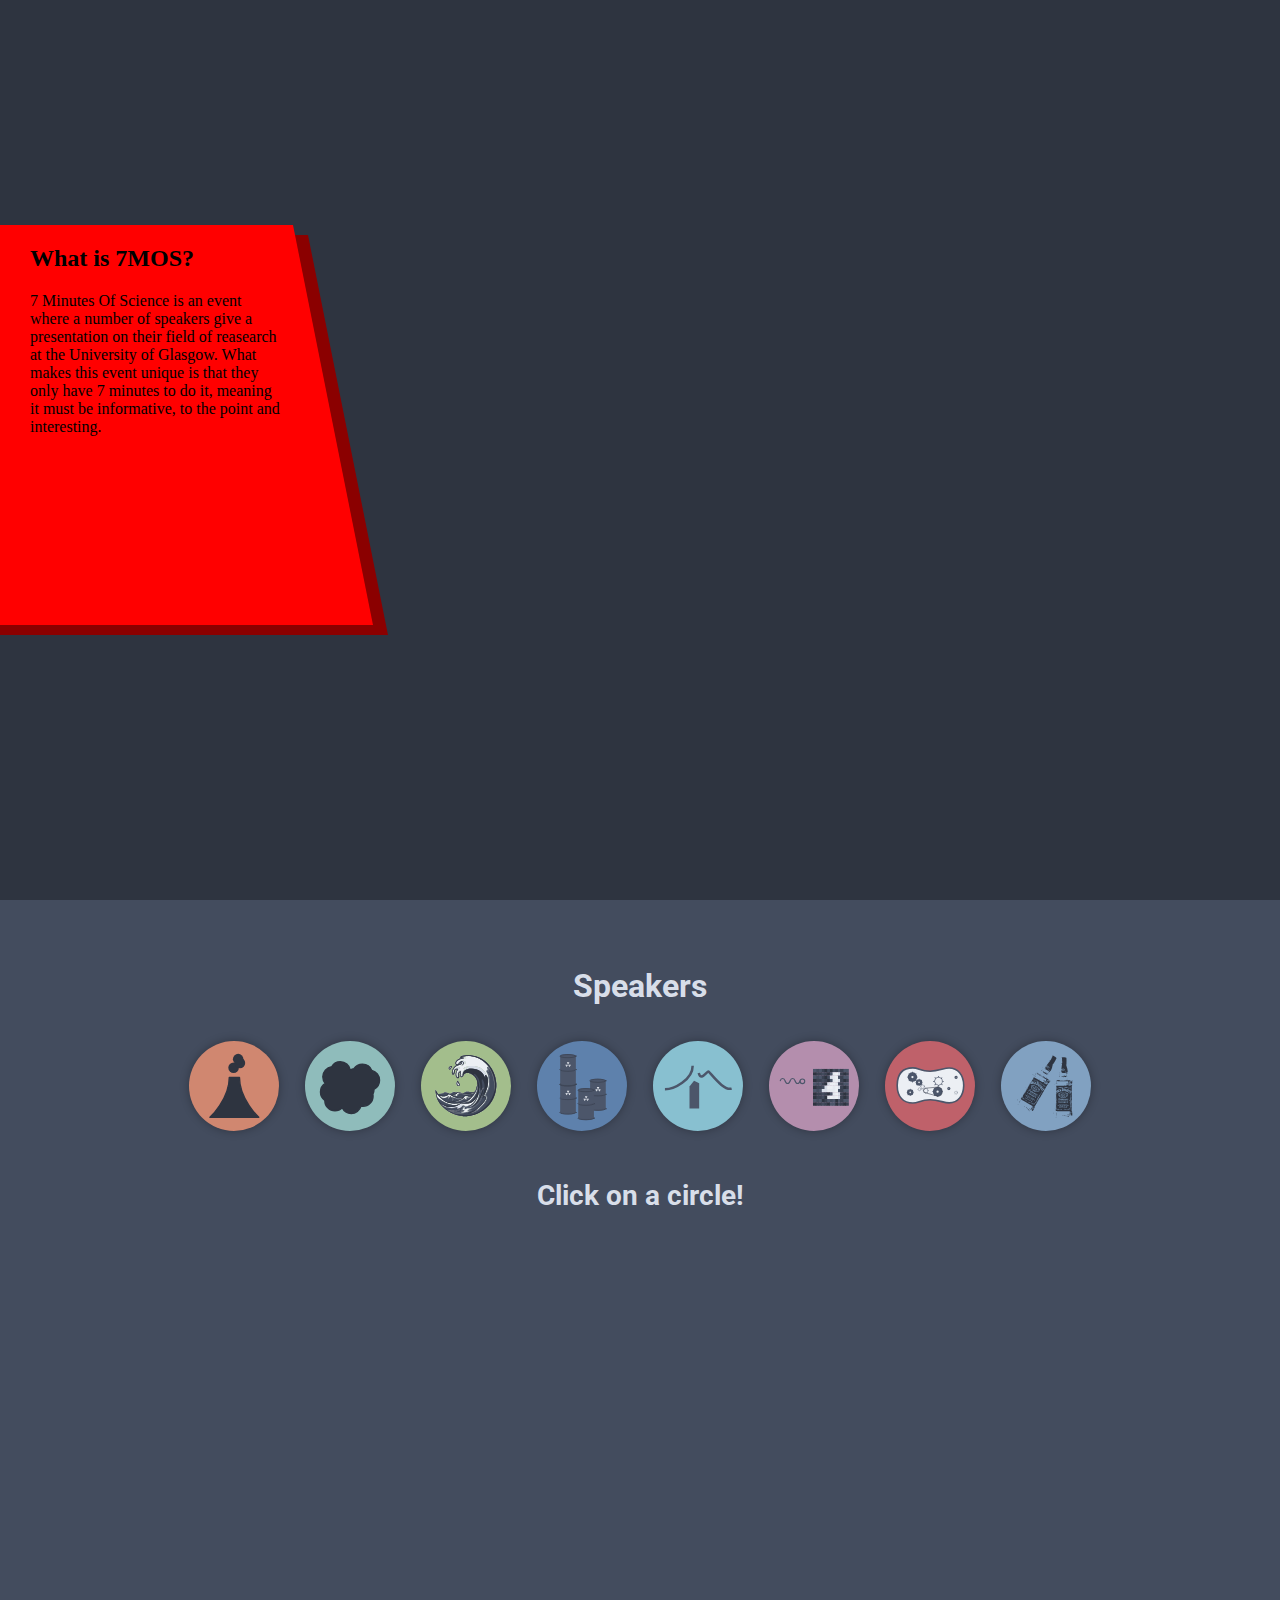
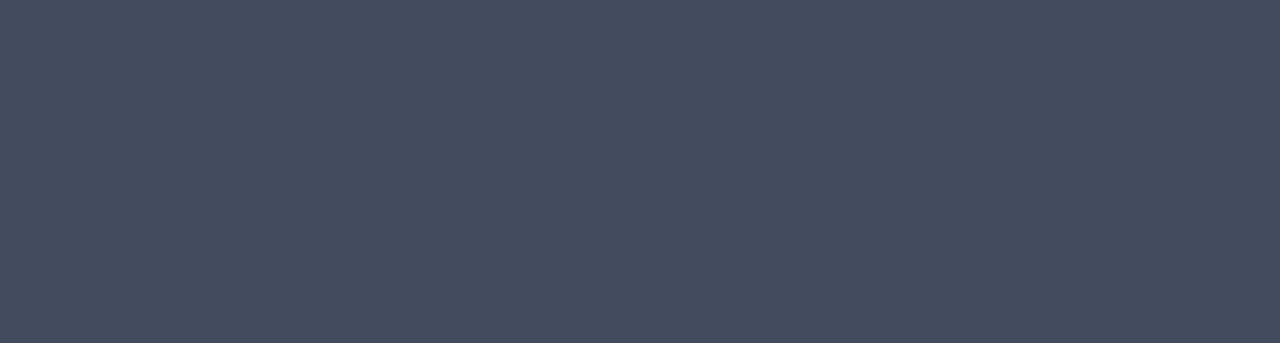
==== commit ac27409a: "updated for 2024" ====
--- a/index.html
+++ b/index.html
@@ -30,13 +30,13 @@
             <!--<img id="MOS_LOGO" src="imgs/7MOS_LOGO.svg" alt="">-->
             <a href=""><img id="MOS" src="imgs/7MOST2.svg" alt=""></a>
 
-            <a href="https://www.eventbrite.co.uk/o/7-minutes-of-science-12684362323"><img id="tickets"
-                    src="imgs/Tickets.svg" alt=""></a>
+            <a href="" alt=""></a>
         </div>
         <div id="whatIsIt">
             <div id="TextL">
                 <h2 class="upper">What is 7MOS?</h2>
-                <p class="upper">7 Minutes Of Science is an event where a number of speakers give a presentation on
+                <p class="upper">7 Minutes Of Science is an
+                  event where a number of speakers give a presentation on
                     their field of
                     reasearch at the
                     University of Glasgow. What makes this event unique is that they only have 7 minutes to do it,
@@ -75,18 +75,6 @@
                 style="background-color: #bf616aff;"><img src="imgs/MechCell.svg" alt=""></div>
             <div id="cir_7_talk" class="circleIconTalk" onclick="onClickCircle(this.id)"
                 style="background-color: #81a1c1ff;"><img src="imgs/JackD.svg" alt=""></div>
-            <div id="cir_8_talk" class="circleIconTalk" onclick="onClickCircle(this.id)"
-                style="background-color: #ebcb8bff;"><img src="imgs/Wire.svg" alt=""></div>
-            <div id="cir_9_talk" class="circleIconTalk" onclick="onClickCircle(this.id)"
-                style="background-color: #d08770ff;"><img src="imgs/Mars.svg" alt=""></div>
-            <div id="cir_10_talk" class="circleIconTalk" onclick="onClickCircle(this.id)"
-                style="background-color: #b48eadff;"><img src="imgs/Stro.svg" alt=""></div>
-            <div id="cir_11_talk" class="circleIconTalk" onclick="onClickCircle(this.id)"
-                style="background-color: #a3be8cff;"><img src="imgs/ELearning.svg" alt=""></div>
-            <div id="cir_12_talk" class="circleIconTalk" onclick="onClickCircle(this.id)"
-                style="background-color: #bf616aff;"><img src="imgs/JackD.svg" alt=""></div>
-            <div id="cir_13_talk" class="circleIconTalk" onclick="onClickCircle(this.id)"
-                style="background-color: #8fbcbbff;"><img src="imgs/VR.svg" alt=""></div>
         </div>
 
         <!-- Used by JS to fill theree with the actual speaker information -->
--- a/style.css
+++ b/style.css
@@ -1,3 +1,7 @@
+
+/*
+*  TODO clen this up, remove unused styles
+*/
 
 body{
     margin: 0;
@@ -32,7 +36,10 @@
     left: 25%;
     width: 50%;
     height: 50%;
-    /*margin-top: -25%;
+
+    /*
+    text-align: center;
+    margin-top: -25%;
     margin-left: -25%;*/
     text-align: center;
     /*background-color: black;*/
@@ -77,12 +84,30 @@
 
 }
 
+#tickets{
+    margin: 20px auto;
+    width: 40%;
+    display: block;
+}
+
+#tickets_circle{
+    text-align: center;
+    border-radius: 50%;
+    background-color: #d08770ff;
+    /*top: 25%;
+    left: 60%;*/
+    width: 100px;
+    height: 100px;
+    margin: 20px auto;
+}
+
 
 .parallelogramLeft {
     position: absolute;
-    width: 250px;
+    width: 90%;
+    /*width: 250px;*/
     z-index: 1;
-    
+
     /*height: 50%;*/
     border-bottom: 400px solid red;
     border-right: 80px solid transparent;
@@ -92,9 +117,9 @@
 }
 .parallelogramLeftUnder {
     position: absolute;
-    width: 250px;
+    width: 95%;
     z-index: 0;
-    
+
     /*height: 50%;*/
     border-bottom: 400px solid darkred;
     border-right: 80px solid transparent;
@@ -108,11 +133,11 @@
     z-index: 4;
 }
 
-h2{
+#h2{
     font-family: 'Roboto', sans-serif;
 }
 
-p{
+#p{
     font-family: 'Open Sans', sans-serif;
 }
 
@@ -130,6 +155,7 @@
     text-align: center;
     margin: 0;
     padding: 40px 0;
+    font-size: 18pt;
 
 }
 
@@ -137,20 +163,21 @@
     font-family: 'Roboto', sans-serif;
     color: #d8dee9ff;
     font-size: 24pt;
-    
-}
-
-#circle_container{
+
+}
+
+.circle_container{
     width: 80%;
     margin: 0 10%;
     /*height: 100%;*/
     text-align: center;
-    
+    font-size: 24pt;
+
 }
 
 .listOfSpeakers{
     vertical-align: top;
-    
+
     width: 100%;
     height: auto;
     padding: 0px;
@@ -171,6 +198,7 @@
     padding: 30px;
     text-align: left;
     color: #d8dee9ff; /* eceff4ff */
+    font-size: 24pt;
 
     transition: transform 0.3s ease-in-out 0.0s;
 
@@ -183,13 +211,14 @@
 
 .card h3{
     font-family: 'Roboto', sans-serif;
+    font-size: 24pt;
 }
 
 .card h3 p{
     display: block;
     padding: 100px;
     color: #d8dee9ff;
-    
+
 }
 
 .card img{
@@ -201,15 +230,15 @@
 
     display: block;
     color: #d8dee9ff;
-    
+
 }
 
 .card h6{
     font-family: 'Open Sans', sans-serif;
-    font-size: 9pt;
+    font-size: 24pt;
     padding: 0;
     margin: 0;
-    
+
 }
 
 .spotlight{
@@ -253,7 +282,7 @@
     border-color: aqua;
     border-width: 5px;
     background-color: transparent;
-    
+
 
 }
 
@@ -268,7 +297,6 @@
 #talkAfterClicked {
     margin: 0 30%;
     color: #d8dee9ff;
-
     transition: opacity 0.3s ease-in-out 0.0s;
     /*text-justify: auto;
     text-align: justify;*/
@@ -287,17 +315,17 @@
 opacity: 1;
 }
 
-@media screen and (max-width:768px){
-    #talkAfterClicked{
+@media screen and (max-width:710px){
+    talkAfterClicked{
         margin: 0 10%;
     }
 
-    #whatIsIt{
+    whatIsIt{
 
         transition: transform 1s ease-in-out 0.2s;
         position: relative;
         width: 22%;
-        /*top:25%;*/
+        top:25%;
         margin-top: 250px;
         margin: 0;
         padding-left: 0px;
@@ -305,15 +333,15 @@
         transform: translate(200px, 0px);
 
         opacity: 0;
-    
-    }
-    
-    
+
+    }
+
+
     .parallelogramLeft {
         position: relative;
         width: 250px;
         z-index: 1;
-        
+
         /*height: 50%;*/
         border-bottom: 400px solid red;
         border-right: 80px solid transparent;
@@ -325,7 +353,7 @@
         position: absolute;
         width: 250px;
         z-index: 0;
-        
+
         /*height: 50%;*/
         border-bottom: 400px solid darkred;
         border-right: 80px solid transparent;
@@ -338,7 +366,7 @@
         position: relative;
         min-width: 40%;
     }
-    
+
     #MOS{
         position: relative;
         min-width: 100%;
@@ -358,11 +386,11 @@
         margin-left: -25%;*/
         text-align: center;
         /*background-color: black;*/
-    
-    }
-
-    #TextL{
-        padding-left: 30px;
+
+    }
+
+  #TextL{
+        padding-left: 40px;
         z-index: 4;
         position: relative;
     }
@@ -377,10 +405,10 @@
         min-height: 400px;
         height: 100%;
         /*margin-bottom: 50px;*/
-    
-    }
-
-    
+
+    }
+
+
 #backImg{
     left: -200px;
     top: -200px;
@@ -393,4 +421,4 @@
 .parallelogramLeft h2{
     position: absolute;
 
-}*/+}*/
